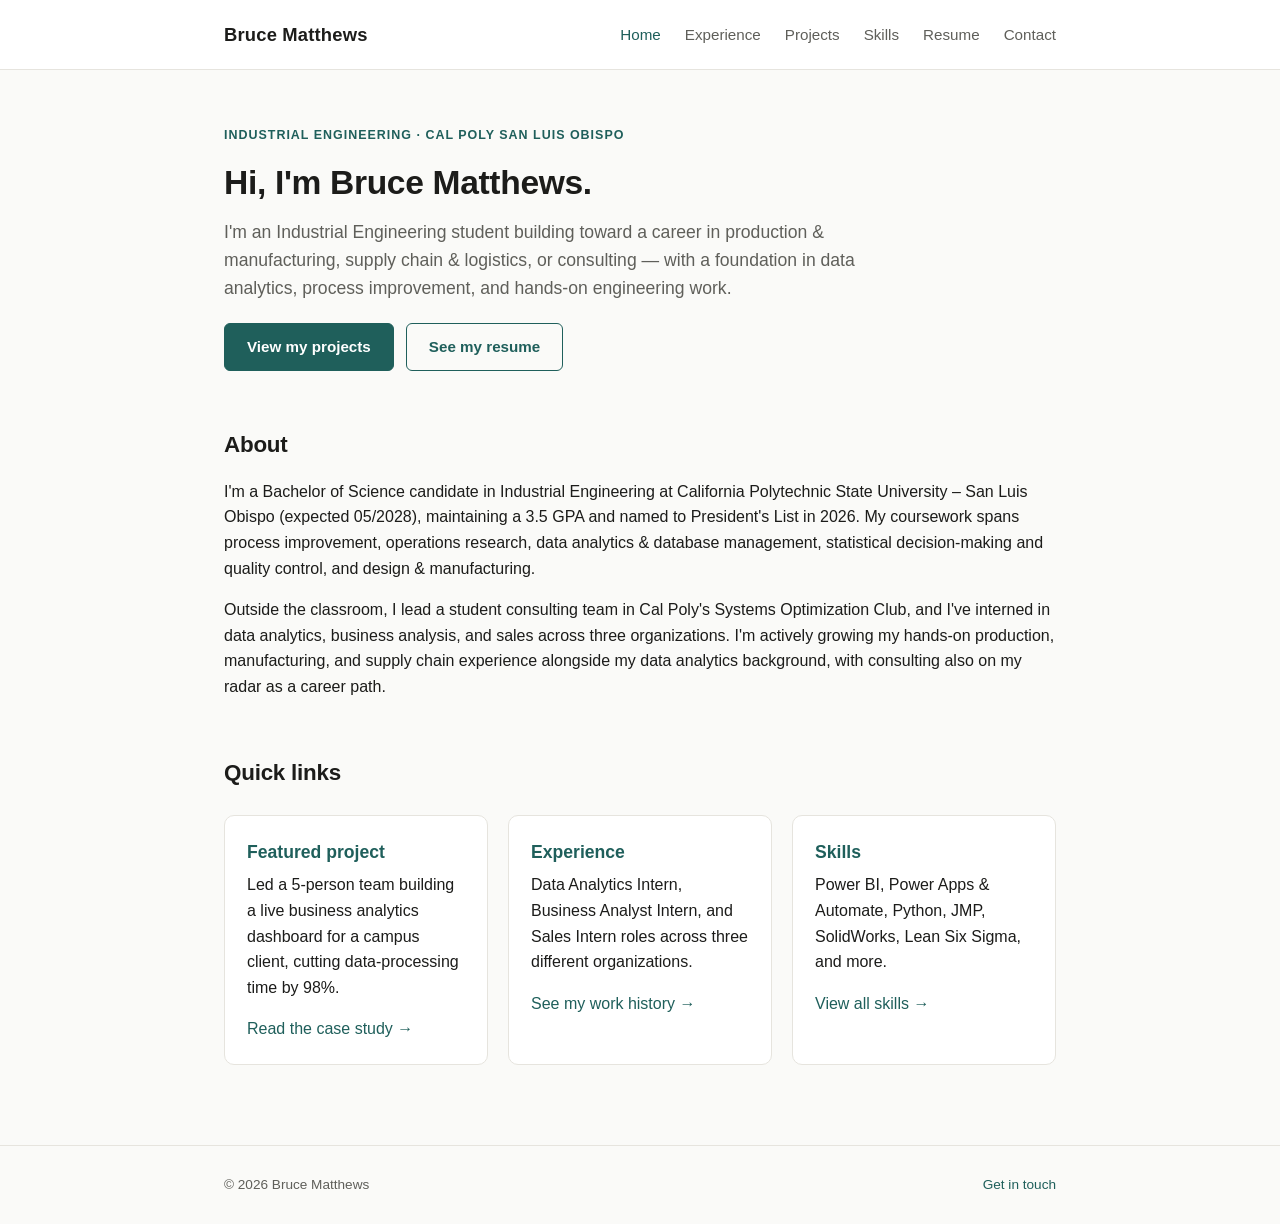
==== index.html @ 6c4e1bcd "Initial site" ====
<!DOCTYPE html>
<html lang="en">
<head>
<meta charset="UTF-8">
<meta name="viewport" content="width=device-width, initial-scale=1.0">
<title>Bruce Matthews — Industrial Engineering</title>
<meta name="description" content="Portfolio of Bruce Matthews, Industrial Engineering student at Cal Poly San Luis Obispo — projects, experience, and skills.">
<link rel="stylesheet" href="style.css">
</head>
<body>

<header class="site-header">
  <div class="nav-wrap">
    <a class="site-name" href="index.html">Bruce Matthews</a>
    <nav class="site-nav">
      <a href="index.html" class="active">Home</a>
      <a href="experience.html">Experience</a>
      <a href="projects.html">Projects</a>
      <a href="skills.html">Skills</a>
      <a href="resume.html">Resume</a>
      <a href="contact.html">Contact</a>
    </nav>
  </div>
</header>

<main>
  <div class="container">

    <section class="section">
      <p class="eyebrow">Industrial Engineering · Cal Poly San Luis Obispo</p>
      <h1>Hi, I'm Bruce Matthews.</h1>
      <p class="lede">
        I'm an Industrial Engineering student building toward a career in production &amp; manufacturing,
        supply chain &amp; logistics, or consulting — with a foundation in data analytics, process
        improvement, and hands-on engineering work.
      </p>
      <div class="btn-row">
        <a class="btn btn-primary" href="projects.html">View my projects</a>
        <a class="btn btn-secondary" href="resume.html">See my resume</a>
      </div>
    </section>

    <section class="section">
      <h2>About</h2>
      <p>
        I'm a Bachelor of Science candidate in Industrial Engineering at California Polytechnic
        State University&nbsp;&ndash; San Luis Obispo (expected 05/2028), maintaining a 3.5 GPA and named to
        President's List in 2026. My coursework spans process improvement, operations research, data
        analytics &amp; database management, statistical decision-making and quality control, and
        design &amp; manufacturing.
      </p>
      <p>
        Outside the classroom, I lead a student consulting team in Cal Poly's Systems Optimization Club,
        and I've interned in data analytics, business analysis, and sales across three organizations.
        I'm actively growing my hands-on production, manufacturing, and supply chain experience
        alongside my data analytics background, with consulting also on my radar as a career path.
      </p>
    </section>

    <section class="section">
      <h2>Quick links</h2>
      <div class="card-grid">
        <div class="card">
          <h3>Featured project</h3>
          <p>Led a 5-person team building a live business analytics dashboard for a campus client,
          cutting data-processing time by 98%.</p>
          <p><a href="projects.html">Read the case study &rarr;</a></p>
        </div>
        <div class="card">
          <h3>Experience</h3>
          <p>Data Analytics Intern, Business Analyst Intern, and Sales Intern roles across three
          different organizations.</p>
          <p><a href="experience.html">See my work history &rarr;</a></p>
        </div>
        <div class="card">
          <h3>Skills</h3>
          <p>Power BI, Power Apps &amp; Automate, Python, JMP, SolidWorks, Lean Six Sigma, and more.</p>
          <p><a href="skills.html">View all skills &rarr;</a></p>
        </div>
      </div>
    </section>

  </div>
</main>

<footer class="site-footer">
  <div class="container">
    <span>&copy; 2026 Bruce Matthews</span>
    <span><a href="contact.html">Get in touch</a></span>
  </div>
</footer>

</body>
</html>
---- style.css ----
/* ------------------------------------------------------
   Bruce Matthews — Portfolio
   Clean & minimal theme
------------------------------------------------------ */

:root {
  --bg: #fafaf8;
  --surface: #ffffff;
  --text: #1c1c1a;
  --text-muted: #5f5f5a;
  --border: #e6e4de;
  --accent: #1f5f5b;
  --accent-soft: #e7f0ef;
  --max-width: 880px;
}

* {
  box-sizing: border-box;
}

html {
  scroll-behavior: smooth;
}

body {
  margin: 0;
  font-family: -apple-system, BlinkMacSystemFont, "Segoe UI", Helvetica, Arial, sans-serif;
  background: var(--bg);
  color: var(--text);
  line-height: 1.6;
  -webkit-font-smoothing: antialiased;
}

a {
  color: var(--accent);
  text-decoration: none;
}

a:hover {
  text-decoration: underline;
}

.container {
  max-width: var(--max-width);
  margin: 0 auto;
  padding: 0 24px;
}

/* ---------- Header / Nav ---------- */

header.site-header {
  border-bottom: 1px solid var(--border);
  background: var(--surface);
}

.nav-wrap {
  max-width: var(--max-width);
  margin: 0 auto;
  padding: 20px 24px;
  display: flex;
  align-items: center;
  justify-content: space-between;
  flex-wrap: wrap;
  gap: 12px;
}

.site-name {
  font-size: 1.15rem;
  font-weight: 700;
  letter-spacing: 0.01em;
  color: var(--text);
}

.site-name:hover {
  text-decoration: none;
  color: var(--accent);
}

nav.site-nav {
  display: flex;
  gap: 24px;
  flex-wrap: wrap;
}

nav.site-nav a {
  color: var(--text-muted);
  font-size: 0.95rem;
  font-weight: 500;
}

nav.site-nav a:hover,
nav.site-nav a.active {
  color: var(--accent);
  text-decoration: none;
}

/* ---------- Main content ---------- */

main {
  padding: 56px 0 80px;
}

h1 {
  font-size: 2.1rem;
  margin: 0 0 8px;
  letter-spacing: -0.01em;
}

h2 {
  font-size: 1.4rem;
  margin: 0 0 16px;
  letter-spacing: -0.01em;
}

h3 {
  font-size: 1.1rem;
  margin: 0 0 6px;
}

p {
  margin: 0 0 16px;
}

.eyebrow {
  text-transform: uppercase;
  letter-spacing: 0.08em;
  font-size: 0.78rem;
  font-weight: 600;
  color: var(--accent);
  margin: 0 0 10px;
}

.lede {
  font-size: 1.1rem;
  color: var(--text-muted);
  max-width: 640px;
}

.section {
  margin-bottom: 56px;
}

.section:last-child {
  margin-bottom: 0;
}

/* ---------- Cards ---------- */

.card-grid {
  display: grid;
  grid-template-columns: repeat(auto-fit, minmax(220px, 1fr));
  gap: 20px;
  margin-top: 24px;
}

.card {
  background: var(--surface);
  border: 1px solid var(--border);
  border-radius: 10px;
  padding: 22px;
}

.card h3 {
  color: var(--accent);
}

.card p:last-child {
  margin-bottom: 0;
}

/* ---------- Buttons ---------- */

.btn {
  display: inline-block;
  padding: 11px 22px;
  border-radius: 6px;
  font-weight: 600;
  font-size: 0.95rem;
  border: 1px solid var(--accent);
}

.btn-primary {
  background: var(--accent);
  color: #fff;
}

.btn-primary:hover {
  background: #174a47;
  text-decoration: none;
  color: #fff;
}

.btn-secondary {
  background: transparent;
  color: var(--accent);
}

.btn-secondary:hover {
  background: var(--accent-soft);
  text-decoration: none;
}

.btn-row {
  display: flex;
  gap: 12px;
  flex-wrap: wrap;
  margin-top: 20px;
}

/* ---------- Timeline (Experience) ---------- */

.timeline-item {
  border-left: 2px solid var(--border);
  padding-left: 24px;
  margin-bottom: 36px;
  position: relative;
}

.timeline-item::before {
  content: "";
  position: absolute;
  left: -7px;
  top: 4px;
  width: 12px;
  height: 12px;
  border-radius: 50%;
  background: var(--accent);
}

.timeline-item:last-child {
  margin-bottom: 0;
}

.role-title {
  font-weight: 700;
  font-size: 1.05rem;
  margin-bottom: 2px;
}

.role-meta {
  color: var(--text-muted);
  font-size: 0.9rem;
  margin-bottom: 12px;
}

ul.bullets {
  margin: 0;
  padding-left: 20px;
}

ul.bullets li {
  margin-bottom: 8px;
}

ul.bullets li:last-child {
  margin-bottom: 0;
}

/* ---------- Skills ---------- */

.skill-group {
  background: var(--surface);
  border: 1px solid var(--border);
  border-radius: 10px;
  padding: 22px 24px;
  margin-bottom: 18px;
}

.skill-group h3 {
  color: var(--accent);
}

.tag-row {
  display: flex;
  flex-wrap: wrap;
  gap: 8px;
  margin-top: 10px;
}

.tag {
  background: var(--accent-soft);
  color: var(--accent);
  border-radius: 999px;
  padding: 5px 14px;
  font-size: 0.85rem;
  font-weight: 600;
}

/* ---------- Project case study ---------- */

.project {
  background: var(--surface);
  border: 1px solid var(--border);
  border-radius: 12px;
  padding: 32px;
  margin-bottom: 32px;
}

.project:last-child {
  margin-bottom: 0;
}

.project-meta {
  color: var(--text-muted);
  font-size: 0.9rem;
  margin-bottom: 18px;
}

.stat-row {
  display: grid;
  grid-template-columns: repeat(auto-fit, minmax(140px, 1fr));
  gap: 16px;
  margin: 22px 0;
}

.stat {
  text-align: center;
  background: var(--accent-soft);
  border-radius: 8px;
  padding: 16px 8px;
}

.stat .num {
  display: block;
  font-size: 1.5rem;
  font-weight: 700;
  color: var(--accent);
}

.stat .label {
  font-size: 0.8rem;
  color: var(--text-muted);
}

blockquote {
  border-left: 3px solid var(--accent);
  margin: 22px 0;
  padding: 4px 20px;
  font-style: italic;
  color: var(--text-muted);
}

/* ---------- Footer ---------- */

footer.site-footer {
  border-top: 1px solid var(--border);
  padding: 28px 0;
  color: var(--text-muted);
  font-size: 0.85rem;
}

footer.site-footer .container {
  display: flex;
  justify-content: space-between;
  flex-wrap: wrap;
  gap: 8px;
}

/* ---------- Responsive ---------- */

@media (max-width: 600px) {
  h1 {
    font-size: 1.7rem;
  }
  main {
    padding: 36px 0 56px;
  }
  .project {
    padding: 22px;
  }
}
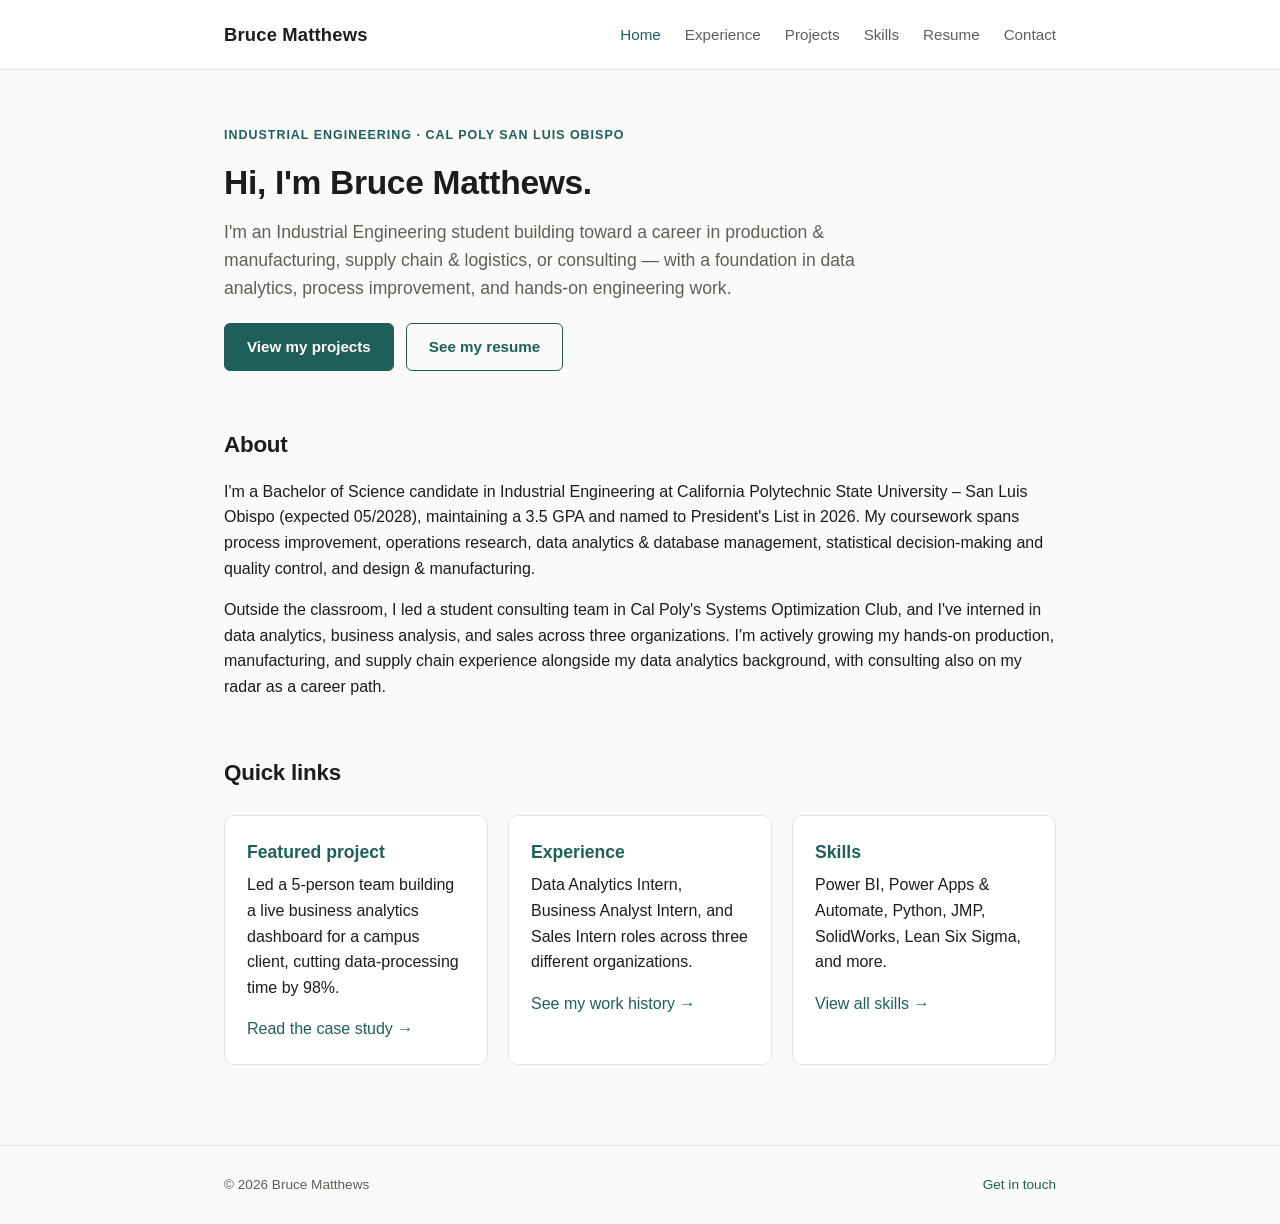
==== commit 157d5464: "Updated wording + LinkedIn" ====
--- a/index.html
+++ b/index.html
@@ -50,7 +50,7 @@
         design &amp; manufacturing.
       </p>
       <p>
-        Outside the classroom, I lead a student consulting team in Cal Poly's Systems Optimization Club,
+        Outside the classroom, I led a student consulting team in Cal Poly's Systems Optimization Club,
         and I've interned in data analytics, business analysis, and sales across three organizations.
         I'm actively growing my hands-on production, manufacturing, and supply chain experience
         alongside my data analytics background, with consulting also on my radar as a career path.
